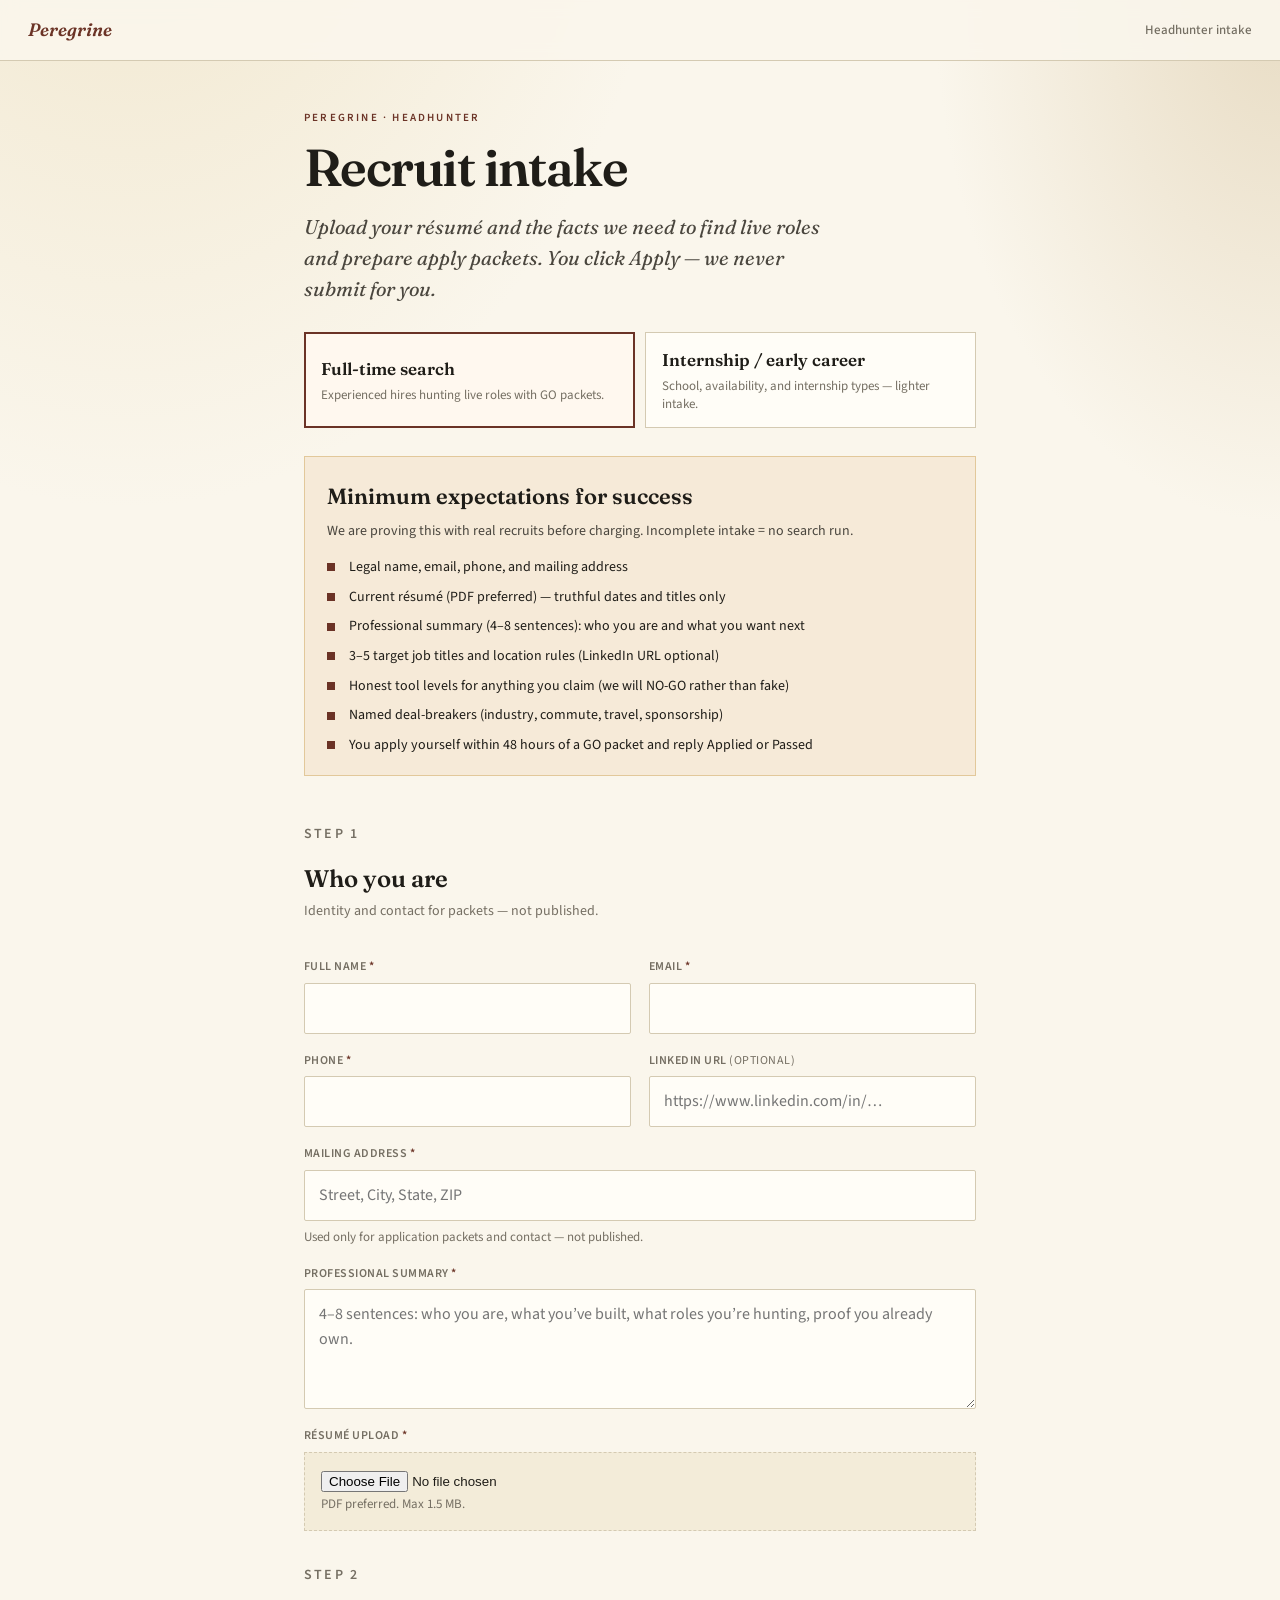
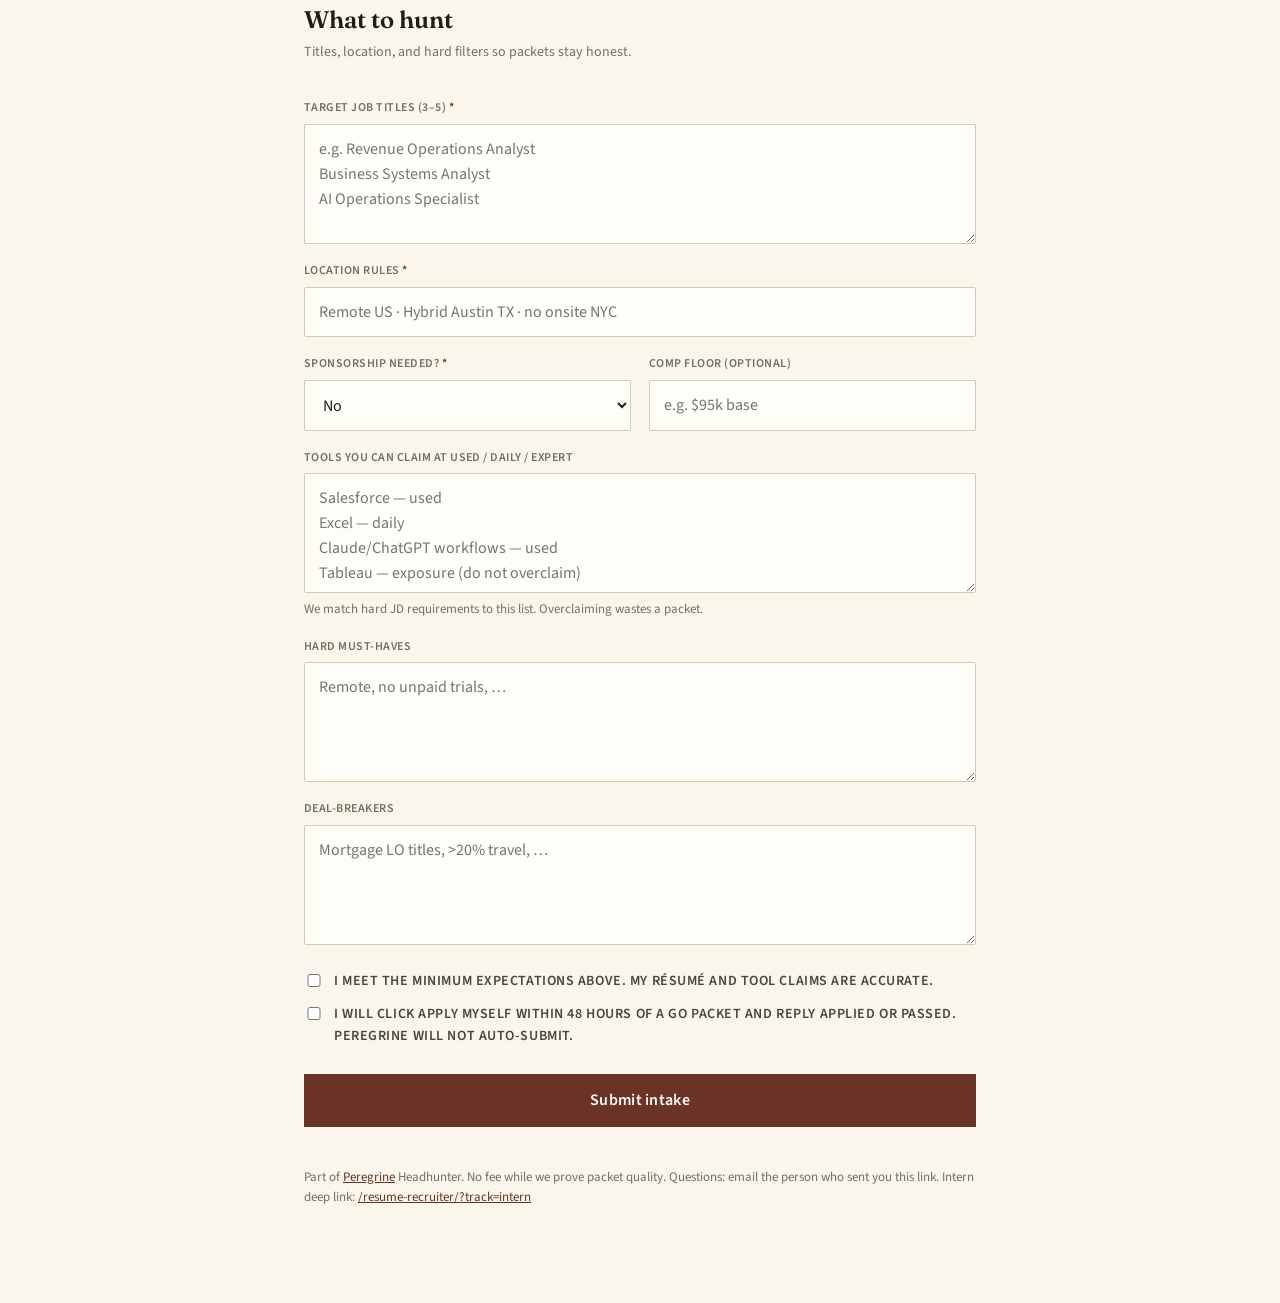
==== resume-recruiter/index.html @ 1a3f7bdb "Initial peregrin3.com site: redirect root, process/pulse showroom pages, dmDickason client pages, re" ====
<!DOCTYPE html>
<html lang="en">
<head>
<script defer src="/config/plausible.js"></script>
<meta charset="UTF-8">
<meta name="viewport" content="width=device-width, initial-scale=1.0">
<link rel="icon" type="image/png" href="/favicon.png">
<meta name="theme-color" content="#343A40">
<meta name="robots" content="noindex, nofollow">
<title>Peregrine Headhunter — Recruit intake</title>
<meta name="description" content="Peregrine Headhunter intake: full-time or internship track — résumé, summary, and minimum expectations for apply-packet success.">
<link rel="preconnect" href="https://fonts.googleapis.com">
<link rel="preconnect" href="https://fonts.gstatic.com" crossorigin>
<link href="https://fonts.googleapis.com/css2?family=Fraunces:opsz,wght@9..144,400;9..144,500;9..144,600;9..144,700&family=Source+Sans+3:wght@400;500;600;700&display=swap" rel="stylesheet">
<style>
  :root {
    --ink: #1f1d18;
    --ink-light: #4a463e;
    --ink-soft: #756f63;
    --paper: #faf6ec;
    --paper-deep: #f3ecd9;
    --accent: #6b3326;
    --line: #d4cab2;
    --ok: #2f5d3a;
    --ok-soft: #e5f0e7;
    --warn: #7a4a12;
    --warn-soft: #f6ead8;
  }
  * { box-sizing: border-box; margin: 0; padding: 0; }
  body {
    font-family: "Source Sans 3", system-ui, sans-serif;
    color: var(--ink);
    background:
      radial-gradient(ellipse 80% 50% at 10% -10%, #efe4c8 0%, transparent 55%),
      radial-gradient(ellipse 60% 40% at 100% 0%, #e8dcc4 0%, transparent 45%),
      var(--paper);
    line-height: 1.55;
    font-size: 16px;
    -webkit-font-smoothing: antialiased;
  }
  .topnav {
    border-bottom: 1px solid var(--line);
    padding: 16px 28px;
    display: flex;
    justify-content: space-between;
    align-items: center;
    background: rgba(250, 246, 236, 0.92);
    backdrop-filter: blur(8px);
    position: sticky;
    top: 0;
    z-index: 5;
  }
  .nav-brand {
    font-family: Fraunces, Georgia, serif;
    font-style: italic;
    font-size: 18px;
    font-weight: 600;
    color: var(--accent);
    text-decoration: none;
  }
  .nav-meta { font-size: 13px; color: var(--ink-soft); font-weight: 500; }
  .wrap { max-width: 720px; margin: 0 auto; padding: 48px 24px 96px; }
  .hero { margin-bottom: 28px; }
  .eyebrow {
    font-size: 11px;
    letter-spacing: 0.2em;
    text-transform: uppercase;
    color: var(--accent);
    font-weight: 600;
    margin-bottom: 14px;
  }
  h1 {
    font-family: Fraunces, Georgia, serif;
    font-weight: 600;
    font-size: clamp(36px, 6vw, 52px);
    line-height: 1.05;
    letter-spacing: -0.03em;
    margin-bottom: 16px;
  }
  .deck {
    font-family: Fraunces, Georgia, serif;
    font-style: italic;
    font-size: 20px;
    color: var(--ink-light);
    max-width: 40ch;
  }
  .track-chooser {
    display: grid;
    grid-template-columns: 1fr 1fr;
    gap: 10px;
    margin: 28px 0 8px;
  }
  @media (max-width: 560px) { .track-chooser { grid-template-columns: 1fr; } }
  .track-btn {
    appearance: none;
    border: 1px solid var(--line);
    background: #fffdf7;
    color: var(--ink);
    font: inherit;
    text-align: left;
    padding: 14px 16px;
    cursor: pointer;
    transition: border-color 0.15s ease, background 0.15s ease;
  }
  .track-btn:hover { border-color: #b9ad91; }
  .track-btn[aria-pressed="true"] {
    border-color: var(--accent);
    background: #fff8ef;
    box-shadow: inset 0 0 0 1px var(--accent);
  }
  .track-btn strong {
    display: block;
    font-family: Fraunces, Georgia, serif;
    font-size: 17px;
    font-weight: 600;
    margin-bottom: 4px;
  }
  .track-btn span {
    display: block;
    font-size: 13px;
    color: var(--ink-soft);
    line-height: 1.4;
  }
  .proof-line {
    margin: 18px 0 0;
    font-size: 14px;
    color: var(--ink-light);
    padding: 12px 14px;
    background: rgba(255, 253, 247, 0.7);
    border-left: 3px solid var(--accent);
  }
  .track-panel[hidden] { display: none !important; }
  .expectations {
    margin: 28px 0 32px;
    padding: 22px 22px 18px;
    background: var(--warn-soft);
    border: 1px solid #e2c89a;
  }
  .expectations h2 {
    font-family: Fraunces, Georgia, serif;
    font-size: 22px;
    font-weight: 600;
    margin-bottom: 8px;
  }
  .expectations p {
    color: var(--ink-light);
    font-size: 14px;
    margin-bottom: 14px;
  }
  .expectations ul {
    list-style: none;
    display: grid;
    gap: 8px;
  }
  .expectations li {
    font-size: 14px;
    color: var(--ink);
    padding-left: 22px;
    position: relative;
  }
  .expectations li::before {
    content: "";
    position: absolute;
    left: 0;
    top: 0.45em;
    width: 8px;
    height: 8px;
    background: var(--accent);
  }
  .step {
    margin: 8px 0 4px;
    padding-top: 8px;
  }
  .step-label {
    font-size: 11px;
    letter-spacing: 0.16em;
    text-transform: uppercase;
    color: var(--accent);
    font-weight: 600;
    margin-bottom: 6px;
  }
  .step h2 {
    font-family: Fraunces, Georgia, serif;
    font-size: 24px;
    font-weight: 600;
    margin-bottom: 4px;
  }
  .step p {
    font-size: 14px;
    color: var(--ink-soft);
    margin-bottom: 14px;
  }
  form { display: grid; gap: 18px; }
  .field { display: grid; gap: 6px; }
  .row { display: grid; gap: 18px; grid-template-columns: 1fr 1fr; }
  @media (max-width: 640px) { .row { grid-template-columns: 1fr; } }
  label {
    font-size: 12px;
    font-weight: 600;
    letter-spacing: 0.04em;
    text-transform: uppercase;
    color: var(--ink-soft);
  }
  label .req { color: var(--accent); }
  label .opt { color: var(--ink-soft); font-weight: 400; }
  input[type="text"],
  input[type="email"],
  input[type="tel"],
  input[type="url"],
  select,
  textarea {
    width: 100%;
    border: 1px solid var(--line);
    background: #fffdf7;
    color: var(--ink);
    font: inherit;
    padding: 12px 14px;
    border-radius: 2px;
  }
  textarea { min-height: 120px; resize: vertical; }
  input:focus, select:focus, textarea:focus {
    outline: 2px solid rgba(107, 51, 38, 0.35);
    border-color: var(--accent);
  }
  .hint { font-size: 13px; color: var(--ink-soft); }
  .file-box {
    border: 1px dashed var(--line);
    background: var(--paper-deep);
    padding: 16px;
  }
  .checks { display: grid; gap: 12px; margin-top: 8px; }
  .check {
    display: grid;
    grid-template-columns: 20px 1fr;
    gap: 10px;
    align-items: start;
    font-size: 14px;
    color: var(--ink-light);
  }
  .check input { margin-top: 3px; }
  .hp { position: absolute; left: -9999px; opacity: 0; height: 0; width: 0; overflow: hidden; }
  button[type="submit"] {
    margin-top: 8px;
    border: none;
    background: var(--accent);
    color: #fffaf2;
    font: inherit;
    font-weight: 600;
    padding: 14px 22px;
    cursor: pointer;
    letter-spacing: 0.02em;
  }
  button[type="submit"]:disabled {
    opacity: 0.55;
    cursor: not-allowed;
  }
  .status {
    margin-top: 18px;
    padding: 14px 16px;
    font-size: 14px;
    display: none;
  }
  .status.show { display: block; }
  .status.ok { background: var(--ok-soft); color: var(--ok); border: 1px solid #b9d4bf; }
  .status.err { background: #f7e4e0; color: #7a2e22; border: 1px solid #e0b7ae; }
  .foot {
    margin-top: 40px;
    font-size: 13px;
    color: var(--ink-soft);
  }
  .foot a { color: var(--accent); }
</style>
</head>
<body>
  <header class="topnav">
    <a class="nav-brand" href="/">Peregrine</a>
    <span class="nav-meta" id="nav-meta">Headhunter intake</span>
  </header>

  <main class="wrap">
    <section class="hero">
      <p class="eyebrow">Peregrine · Headhunter</p>
      <h1 id="hero-title">Recruit intake</h1>
      <p class="deck" id="hero-deck">Upload your résumé and the facts we need to find live roles and prepare apply packets. You click Apply — we never submit for you.</p>

      <div class="track-chooser" role="group" aria-label="Search track">
        <button type="button" class="track-btn" id="track-fulltime" data-track="fulltime" aria-pressed="true">
          <strong>Full-time search</strong>
          <span>Experienced hires hunting live roles with GO packets.</span>
        </button>
        <button type="button" class="track-btn" id="track-intern" data-track="intern" aria-pressed="false">
          <strong>Internship / early career</strong>
          <span>School, availability, and internship types — lighter intake.</span>
        </button>
      </div>
      <p class="proof-line track-panel" data-track="intern" hidden id="proof-line">
        Good enough to start: résumé or project link, school, and when you can work. You do not need a full career story.
      </p>
    </section>

    <aside class="expectations track-panel" data-track="fulltime" aria-labelledby="min-title-ft">
      <h2 id="min-title-ft">Minimum expectations for success</h2>
      <p>We are proving this with real recruits before charging. Incomplete intake = no search run.</p>
      <ul>
        <li>Legal name, email, phone, and mailing address</li>
        <li>Current résumé (PDF preferred) — truthful dates and titles only</li>
        <li>Professional summary (4–8 sentences): who you are and what you want next</li>
        <li>3–5 target job titles and location rules (LinkedIn URL optional)</li>
        <li>Honest tool levels for anything you claim (we will NO-GO rather than fake)</li>
        <li>Named deal-breakers (industry, commute, travel, sponsorship)</li>
        <li>You apply yourself within 48 hours of a GO packet and reply Applied or Passed</li>
      </ul>
    </aside>

    <aside class="expectations track-panel" data-track="intern" hidden aria-labelledby="min-title-in">
      <h2 id="min-title-in">Minimum expectations for interns</h2>
      <p>Incomplete intake = no search run. Projects and coursework count as proof when work history is thin.</p>
      <ul>
        <li>Legal name, email, phone, and mailing address</li>
        <li>School / program and expected graduation date</li>
        <li>Résumé (PDF preferred) — or a real project / portfolio link if the résumé is light</li>
        <li>Short note (3–5 sentences): why this internship and what you can do now</li>
        <li>Availability window (term + hours) and pay rules (stipend / unpaid OK?)</li>
        <li>Target functions + location rules; honest skill levels (coursework vs used vs daily)</li>
        <li>You apply yourself within 48 hours of a GO packet and reply Applied or Passed</li>
      </ul>
    </aside>

    <form id="recruit-form" novalidate>
      <input type="hidden" id="track" name="track" value="fulltime">

      <div class="step">
        <p class="step-label">Step 1</p>
        <h2 id="step1-title">Who you are</h2>
        <p id="step1-deck">Identity and contact for packets — not published.</p>
      </div>

      <div class="row">
        <div class="field">
          <label for="fullName">Full name <span class="req">*</span></label>
          <input id="fullName" name="fullName" type="text" required autocomplete="name">
        </div>
        <div class="field">
          <label for="email">Email <span class="req">*</span></label>
          <input id="email" name="email" type="email" required autocomplete="email">
        </div>
      </div>

      <div class="row">
        <div class="field">
          <label for="phone">Phone <span class="req">*</span></label>
          <input id="phone" name="phone" type="tel" required autocomplete="tel">
        </div>
        <div class="field">
          <label for="linkedin">LinkedIn URL <span class="opt">(optional)</span></label>
          <input id="linkedin" name="linkedin" type="url" placeholder="https://www.linkedin.com/in/…">
        </div>
      </div>

      <div class="field">
        <label for="address">Mailing address <span class="req">*</span></label>
        <input id="address" name="address" type="text" required autocomplete="street-address" placeholder="Street, City, State, ZIP">
        <p class="hint">Used only for application packets and contact — not published.</p>
      </div>

      <div class="track-panel" data-track="intern" hidden>
        <div class="row">
          <div class="field">
            <label for="school">School <span class="req">*</span></label>
            <input id="school" name="school" type="text" placeholder="University / college name">
          </div>
          <div class="field">
            <label for="program">Program / major <span class="req">*</span></label>
            <input id="program" name="program" type="text" placeholder="e.g. Information Systems">
          </div>
        </div>
        <div class="row" style="margin-top:18px">
          <div class="field">
            <label for="gradDate">Expected graduation <span class="req">*</span></label>
            <input id="gradDate" name="gradDate" type="text" placeholder="e.g. May 2027">
          </div>
          <div class="field">
            <label for="portfolioUrl">Portfolio / GitHub <span class="opt">(optional)</span></label>
            <input id="portfolioUrl" name="portfolioUrl" type="url" placeholder="https://…">
          </div>
        </div>
      </div>

      <div class="field">
        <label for="summary" id="summary-label">Professional summary <span class="req">*</span></label>
        <textarea id="summary" name="summary" required minlength="80" placeholder="4–8 sentences: who you are, what you’ve built, what roles you’re hunting, proof you already own."></textarea>
      </div>

      <div class="field">
        <label for="resume">Résumé upload <span class="req">*</span></label>
        <div class="file-box">
          <input id="resume" name="resume" type="file" accept=".pdf,.doc,.docx,application/pdf,application/msword,application/vnd.openxmlformats-officedocument.wordprocessingml.document" required>
          <p class="hint" id="resume-hint">PDF preferred. Max 1.5 MB.</p>
        </div>
      </div>

      <div class="step">
        <p class="step-label">Step 2</p>
        <h2 id="step2-title">What to hunt</h2>
        <p id="step2-deck">Titles, location, and hard filters so packets stay honest.</p>
      </div>

      <div class="field">
        <label for="targetTitles" id="titles-label">Target job titles (3–5) <span class="req">*</span></label>
        <textarea id="targetTitles" name="targetTitles" required placeholder="e.g. Revenue Operations Analyst&#10;Business Systems Analyst&#10;AI Operations Specialist"></textarea>
      </div>

      <div class="field">
        <label for="locationRules">Location rules <span class="req">*</span></label>
        <input id="locationRules" name="locationRules" type="text" required placeholder="Remote US · Hybrid Austin TX · no onsite NYC">
      </div>

      <div class="track-panel" data-track="intern" hidden>
        <div class="row">
          <div class="field">
            <label for="availability">Availability window <span class="req">*</span></label>
            <input id="availability" name="availability" type="text" placeholder="Summer 2026 · full-time · or Fall · 15 hrs/week">
          </div>
          <div class="field">
            <label for="payRules">Pay rules <span class="req">*</span></label>
            <select id="payRules" name="payRules">
              <option value="">Select…</option>
              <option value="paid_only">Paid / stipend only</option>
              <option value="stipend_or_unpaid">Stipend or unpaid OK</option>
              <option value="unpaid_ok">Unpaid OK (credit / experience)</option>
            </select>
          </div>
        </div>
        <div class="field" style="margin-top:18px">
          <label for="courseworkProof">Coursework / projects as proof <span class="opt">(optional)</span></label>
          <textarea id="courseworkProof" name="courseworkProof" placeholder="Class projects, labs, club work, or shipped school work we can cite honestly."></textarea>
        </div>
      </div>

      <div class="row">
        <div class="field">
          <label for="sponsorshipNeeded" id="sponsor-label">Sponsorship needed? <span class="req">*</span></label>
          <select id="sponsorshipNeeded" name="sponsorshipNeeded" required>
            <option value="no">No</option>
            <option value="yes">Yes</option>
          </select>
          <p class="hint track-panel" data-track="intern" hidden>Include CPT / OPT / visa needs in deal-breakers if relevant.</p>
        </div>
        <div class="field track-panel" data-track="fulltime">
          <label for="compFloor">Comp floor (optional)</label>
          <input id="compFloor" name="compFloor" type="text" placeholder="e.g. $95k base">
        </div>
      </div>

      <div class="field">
        <label for="toolsClaimed" id="tools-label">Tools you can claim at used / daily / expert</label>
        <textarea id="toolsClaimed" name="toolsClaimed" placeholder="Salesforce — used&#10;Excel — daily&#10;Claude/ChatGPT workflows — used&#10;Tableau — exposure (do not overclaim)"></textarea>
        <p class="hint" id="tools-hint">We match hard JD requirements to this list. Overclaiming wastes a packet.</p>
      </div>

      <div class="field">
        <label for="mustHaves">Hard must-haves</label>
        <textarea id="mustHaves" name="mustHaves" placeholder="Remote, no unpaid trials, …"></textarea>
      </div>

      <div class="field">
        <label for="dealBreakers">Deal-breakers</label>
        <textarea id="dealBreakers" name="dealBreakers" placeholder="Mortgage LO titles, &gt;20% travel, …"></textarea>
      </div>

      <div class="hp" aria-hidden="true">
        <label for="company_website">Company website</label>
        <input id="company_website" name="company_website" type="text" tabindex="-1" autocomplete="off">
      </div>

      <div class="checks">
        <label class="check">
          <input id="acceptMinimums" name="acceptMinimums" type="checkbox" required>
          <span id="check-minimums">I meet the minimum expectations above. My résumé and tool claims are accurate.</span>
        </label>
        <label class="check">
          <input id="acceptApplyCommitment" name="acceptApplyCommitment" type="checkbox" required>
          <span>I will click Apply myself within 48 hours of a GO packet and reply Applied or Passed. Peregrine will not auto-submit.</span>
        </label>
      </div>

      <button type="submit" id="submit-btn">Submit intake</button>
      <div id="status" class="status" role="status" aria-live="polite"></div>
    </form>

    <p class="foot">
      Part of <a href="/">Peregrine</a> Headhunter. No fee while we prove packet quality.
      Questions: email the person who sent you this link.
      Intern deep link: <a href="/resume-recruiter/?track=intern">/resume-recruiter/?track=intern</a>
    </p>
  </main>

  <script src="/resume-recruiter/recruit.js"></script>
</body>
</html>
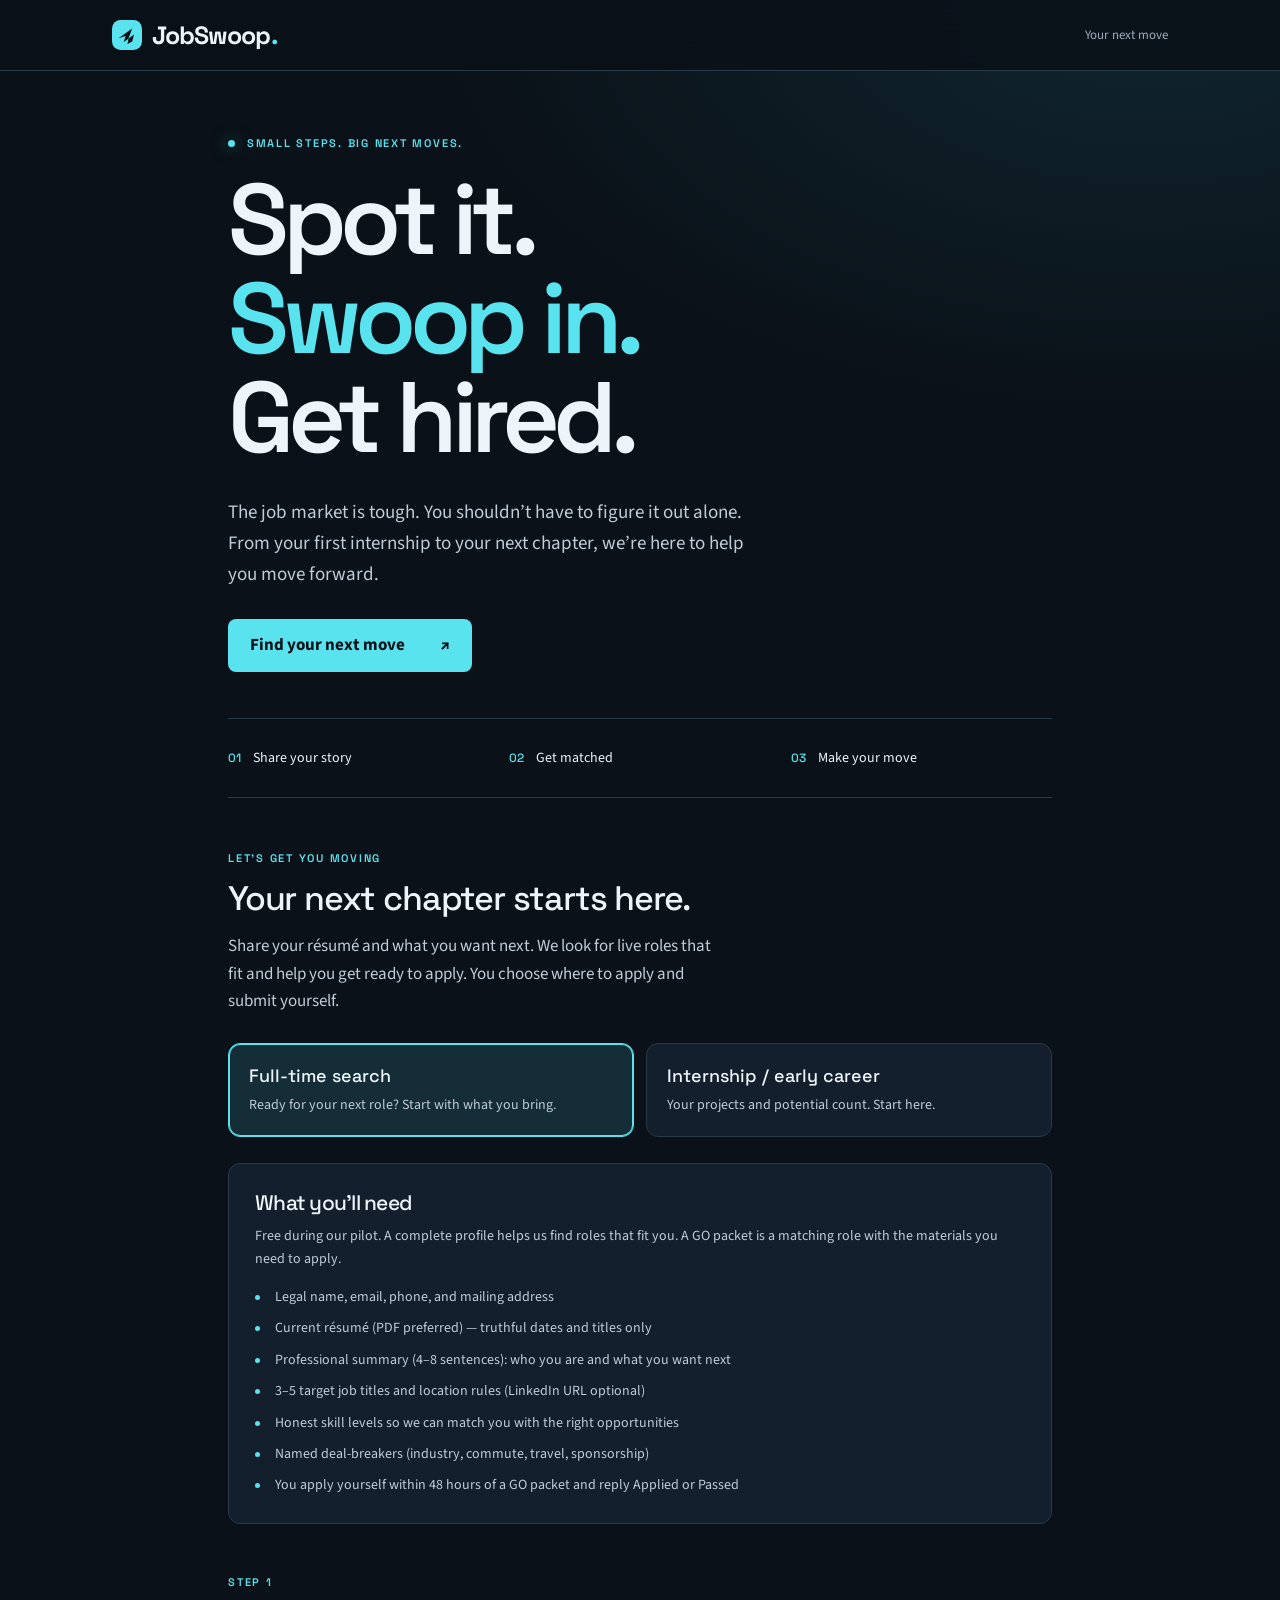
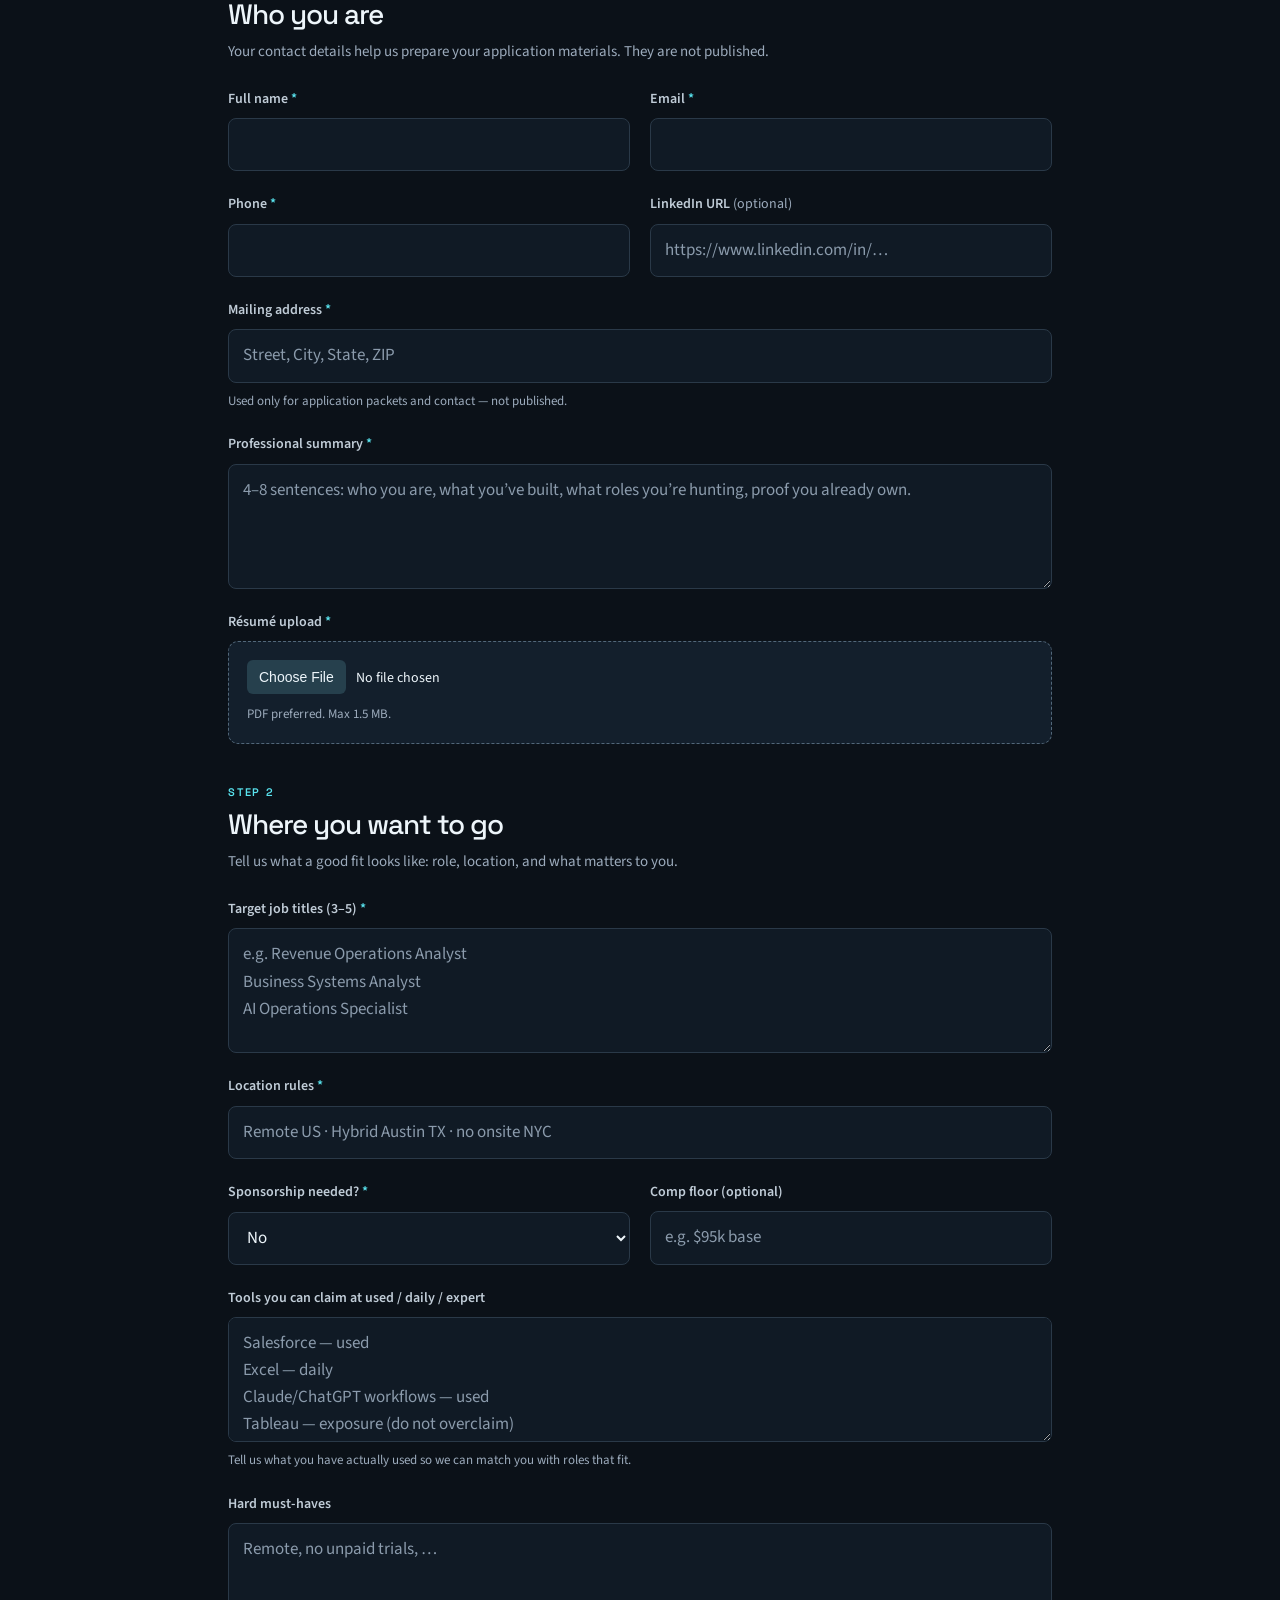
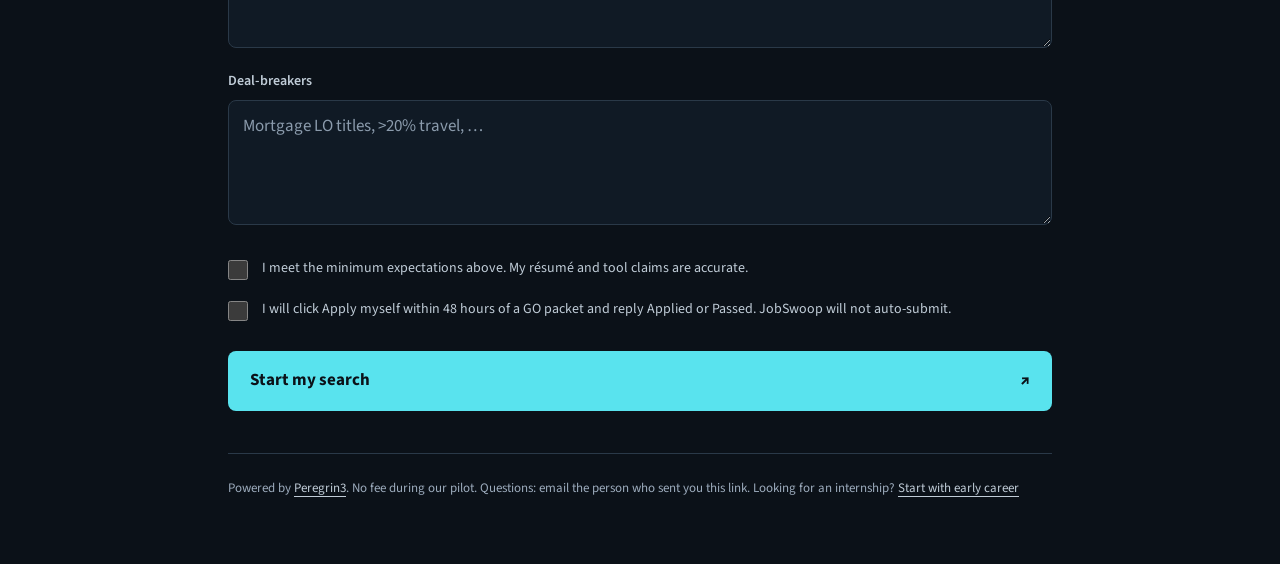
==== commit 6a482141: "Rebrand recruit intake as JobSwoop and preserve legacy links" ====
--- a/resume-recruiter/index.html
+++ b/resume-recruiter/index.html
@@ -1,500 +1,2 @@
 <!DOCTYPE html>
-<html lang="en">
-<head>
-<script defer src="/config/plausible.js"></script>
-<meta charset="UTF-8">
-<meta name="viewport" content="width=device-width, initial-scale=1.0">
-<link rel="icon" type="image/png" href="/favicon.png">
-<meta name="theme-color" content="#343A40">
-<meta name="robots" content="noindex, nofollow">
-<title>Peregrine Headhunter — Recruit intake</title>
-<meta name="description" content="Peregrine Headhunter intake: full-time or internship track — résumé, summary, and minimum expectations for apply-packet success.">
-<link rel="preconnect" href="https://fonts.googleapis.com">
-<link rel="preconnect" href="https://fonts.gstatic.com" crossorigin>
-<link href="https://fonts.googleapis.com/css2?family=Fraunces:opsz,wght@9..144,400;9..144,500;9..144,600;9..144,700&family=Source+Sans+3:wght@400;500;600;700&display=swap" rel="stylesheet">
-<style>
-  :root {
-    --ink: #1f1d18;
-    --ink-light: #4a463e;
-    --ink-soft: #756f63;
-    --paper: #faf6ec;
-    --paper-deep: #f3ecd9;
-    --accent: #6b3326;
-    --line: #d4cab2;
-    --ok: #2f5d3a;
-    --ok-soft: #e5f0e7;
-    --warn: #7a4a12;
-    --warn-soft: #f6ead8;
-  }
-  * { box-sizing: border-box; margin: 0; padding: 0; }
-  body {
-    font-family: "Source Sans 3", system-ui, sans-serif;
-    color: var(--ink);
-    background:
-      radial-gradient(ellipse 80% 50% at 10% -10%, #efe4c8 0%, transparent 55%),
-      radial-gradient(ellipse 60% 40% at 100% 0%, #e8dcc4 0%, transparent 45%),
-      var(--paper);
-    line-height: 1.55;
-    font-size: 16px;
-    -webkit-font-smoothing: antialiased;
-  }
-  .topnav {
-    border-bottom: 1px solid var(--line);
-    padding: 16px 28px;
-    display: flex;
-    justify-content: space-between;
-    align-items: center;
-    background: rgba(250, 246, 236, 0.92);
-    backdrop-filter: blur(8px);
-    position: sticky;
-    top: 0;
-    z-index: 5;
-  }
-  .nav-brand {
-    font-family: Fraunces, Georgia, serif;
-    font-style: italic;
-    font-size: 18px;
-    font-weight: 600;
-    color: var(--accent);
-    text-decoration: none;
-  }
-  .nav-meta { font-size: 13px; color: var(--ink-soft); font-weight: 500; }
-  .wrap { max-width: 720px; margin: 0 auto; padding: 48px 24px 96px; }
-  .hero { margin-bottom: 28px; }
-  .eyebrow {
-    font-size: 11px;
-    letter-spacing: 0.2em;
-    text-transform: uppercase;
-    color: var(--accent);
-    font-weight: 600;
-    margin-bottom: 14px;
-  }
-  h1 {
-    font-family: Fraunces, Georgia, serif;
-    font-weight: 600;
-    font-size: clamp(36px, 6vw, 52px);
-    line-height: 1.05;
-    letter-spacing: -0.03em;
-    margin-bottom: 16px;
-  }
-  .deck {
-    font-family: Fraunces, Georgia, serif;
-    font-style: italic;
-    font-size: 20px;
-    color: var(--ink-light);
-    max-width: 40ch;
-  }
-  .track-chooser {
-    display: grid;
-    grid-template-columns: 1fr 1fr;
-    gap: 10px;
-    margin: 28px 0 8px;
-  }
-  @media (max-width: 560px) { .track-chooser { grid-template-columns: 1fr; } }
-  .track-btn {
-    appearance: none;
-    border: 1px solid var(--line);
-    background: #fffdf7;
-    color: var(--ink);
-    font: inherit;
-    text-align: left;
-    padding: 14px 16px;
-    cursor: pointer;
-    transition: border-color 0.15s ease, background 0.15s ease;
-  }
-  .track-btn:hover { border-color: #b9ad91; }
-  .track-btn[aria-pressed="true"] {
-    border-color: var(--accent);
-    background: #fff8ef;
-    box-shadow: inset 0 0 0 1px var(--accent);
-  }
-  .track-btn strong {
-    display: block;
-    font-family: Fraunces, Georgia, serif;
-    font-size: 17px;
-    font-weight: 600;
-    margin-bottom: 4px;
-  }
-  .track-btn span {
-    display: block;
-    font-size: 13px;
-    color: var(--ink-soft);
-    line-height: 1.4;
-  }
-  .proof-line {
-    margin: 18px 0 0;
-    font-size: 14px;
-    color: var(--ink-light);
-    padding: 12px 14px;
-    background: rgba(255, 253, 247, 0.7);
-    border-left: 3px solid var(--accent);
-  }
-  .track-panel[hidden] { display: none !important; }
-  .expectations {
-    margin: 28px 0 32px;
-    padding: 22px 22px 18px;
-    background: var(--warn-soft);
-    border: 1px solid #e2c89a;
-  }
-  .expectations h2 {
-    font-family: Fraunces, Georgia, serif;
-    font-size: 22px;
-    font-weight: 600;
-    margin-bottom: 8px;
-  }
-  .expectations p {
-    color: var(--ink-light);
-    font-size: 14px;
-    margin-bottom: 14px;
-  }
-  .expectations ul {
-    list-style: none;
-    display: grid;
-    gap: 8px;
-  }
-  .expectations li {
-    font-size: 14px;
-    color: var(--ink);
-    padding-left: 22px;
-    position: relative;
-  }
-  .expectations li::before {
-    content: "";
-    position: absolute;
-    left: 0;
-    top: 0.45em;
-    width: 8px;
-    height: 8px;
-    background: var(--accent);
-  }
-  .step {
-    margin: 8px 0 4px;
-    padding-top: 8px;
-  }
-  .step-label {
-    font-size: 11px;
-    letter-spacing: 0.16em;
-    text-transform: uppercase;
-    color: var(--accent);
-    font-weight: 600;
-    margin-bottom: 6px;
-  }
-  .step h2 {
-    font-family: Fraunces, Georgia, serif;
-    font-size: 24px;
-    font-weight: 600;
-    margin-bottom: 4px;
-  }
-  .step p {
-    font-size: 14px;
-    color: var(--ink-soft);
-    margin-bottom: 14px;
-  }
-  form { display: grid; gap: 18px; }
-  .field { display: grid; gap: 6px; }
-  .row { display: grid; gap: 18px; grid-template-columns: 1fr 1fr; }
-  @media (max-width: 640px) { .row { grid-template-columns: 1fr; } }
-  label {
-    font-size: 12px;
-    font-weight: 600;
-    letter-spacing: 0.04em;
-    text-transform: uppercase;
-    color: var(--ink-soft);
-  }
-  label .req { color: var(--accent); }
-  label .opt { color: var(--ink-soft); font-weight: 400; }
-  input[type="text"],
-  input[type="email"],
-  input[type="tel"],
-  input[type="url"],
-  select,
-  textarea {
-    width: 100%;
-    border: 1px solid var(--line);
-    background: #fffdf7;
-    color: var(--ink);
-    font: inherit;
-    padding: 12px 14px;
-    border-radius: 2px;
-  }
-  textarea { min-height: 120px; resize: vertical; }
-  input:focus, select:focus, textarea:focus {
-    outline: 2px solid rgba(107, 51, 38, 0.35);
-    border-color: var(--accent);
-  }
-  .hint { font-size: 13px; color: var(--ink-soft); }
-  .file-box {
-    border: 1px dashed var(--line);
-    background: var(--paper-deep);
-    padding: 16px;
-  }
-  .checks { display: grid; gap: 12px; margin-top: 8px; }
-  .check {
-    display: grid;
-    grid-template-columns: 20px 1fr;
-    gap: 10px;
-    align-items: start;
-    font-size: 14px;
-    color: var(--ink-light);
-  }
-  .check input { margin-top: 3px; }
-  .hp { position: absolute; left: -9999px; opacity: 0; height: 0; width: 0; overflow: hidden; }
-  button[type="submit"] {
-    margin-top: 8px;
-    border: none;
-    background: var(--accent);
-    color: #fffaf2;
-    font: inherit;
-    font-weight: 600;
-    padding: 14px 22px;
-    cursor: pointer;
-    letter-spacing: 0.02em;
-  }
-  button[type="submit"]:disabled {
-    opacity: 0.55;
-    cursor: not-allowed;
-  }
-  .status {
-    margin-top: 18px;
-    padding: 14px 16px;
-    font-size: 14px;
-    display: none;
-  }
-  .status.show { display: block; }
-  .status.ok { background: var(--ok-soft); color: var(--ok); border: 1px solid #b9d4bf; }
-  .status.err { background: #f7e4e0; color: #7a2e22; border: 1px solid #e0b7ae; }
-  .foot {
-    margin-top: 40px;
-    font-size: 13px;
-    color: var(--ink-soft);
-  }
-  .foot a { color: var(--accent); }
-</style>
-</head>
-<body>
-  <header class="topnav">
-    <a class="nav-brand" href="/">Peregrine</a>
-    <span class="nav-meta" id="nav-meta">Headhunter intake</span>
-  </header>
-
-  <main class="wrap">
-    <section class="hero">
-      <p class="eyebrow">Peregrine · Headhunter</p>
-      <h1 id="hero-title">Recruit intake</h1>
-      <p class="deck" id="hero-deck">Upload your résumé and the facts we need to find live roles and prepare apply packets. You click Apply — we never submit for you.</p>
-
-      <div class="track-chooser" role="group" aria-label="Search track">
-        <button type="button" class="track-btn" id="track-fulltime" data-track="fulltime" aria-pressed="true">
-          <strong>Full-time search</strong>
-          <span>Experienced hires hunting live roles with GO packets.</span>
-        </button>
-        <button type="button" class="track-btn" id="track-intern" data-track="intern" aria-pressed="false">
-          <strong>Internship / early career</strong>
-          <span>School, availability, and internship types — lighter intake.</span>
-        </button>
-      </div>
-      <p class="proof-line track-panel" data-track="intern" hidden id="proof-line">
-        Good enough to start: résumé or project link, school, and when you can work. You do not need a full career story.
-      </p>
-    </section>
-
-    <aside class="expectations track-panel" data-track="fulltime" aria-labelledby="min-title-ft">
-      <h2 id="min-title-ft">Minimum expectations for success</h2>
-      <p>We are proving this with real recruits before charging. Incomplete intake = no search run.</p>
-      <ul>
-        <li>Legal name, email, phone, and mailing address</li>
-        <li>Current résumé (PDF preferred) — truthful dates and titles only</li>
-        <li>Professional summary (4–8 sentences): who you are and what you want next</li>
-        <li>3–5 target job titles and location rules (LinkedIn URL optional)</li>
-        <li>Honest tool levels for anything you claim (we will NO-GO rather than fake)</li>
-        <li>Named deal-breakers (industry, commute, travel, sponsorship)</li>
-        <li>You apply yourself within 48 hours of a GO packet and reply Applied or Passed</li>
-      </ul>
-    </aside>
-
-    <aside class="expectations track-panel" data-track="intern" hidden aria-labelledby="min-title-in">
-      <h2 id="min-title-in">Minimum expectations for interns</h2>
-      <p>Incomplete intake = no search run. Projects and coursework count as proof when work history is thin.</p>
-      <ul>
-        <li>Legal name, email, phone, and mailing address</li>
-        <li>School / program and expected graduation date</li>
-        <li>Résumé (PDF preferred) — or a real project / portfolio link if the résumé is light</li>
-        <li>Short note (3–5 sentences): why this internship and what you can do now</li>
-        <li>Availability window (term + hours) and pay rules (stipend / unpaid OK?)</li>
-        <li>Target functions + location rules; honest skill levels (coursework vs used vs daily)</li>
-        <li>You apply yourself within 48 hours of a GO packet and reply Applied or Passed</li>
-      </ul>
-    </aside>
-
-    <form id="recruit-form" novalidate>
-      <input type="hidden" id="track" name="track" value="fulltime">
-
-      <div class="step">
-        <p class="step-label">Step 1</p>
-        <h2 id="step1-title">Who you are</h2>
-        <p id="step1-deck">Identity and contact for packets — not published.</p>
-      </div>
-
-      <div class="row">
-        <div class="field">
-          <label for="fullName">Full name <span class="req">*</span></label>
-          <input id="fullName" name="fullName" type="text" required autocomplete="name">
-        </div>
-        <div class="field">
-          <label for="email">Email <span class="req">*</span></label>
-          <input id="email" name="email" type="email" required autocomplete="email">
-        </div>
-      </div>
-
-      <div class="row">
-        <div class="field">
-          <label for="phone">Phone <span class="req">*</span></label>
-          <input id="phone" name="phone" type="tel" required autocomplete="tel">
-        </div>
-        <div class="field">
-          <label for="linkedin">LinkedIn URL <span class="opt">(optional)</span></label>
-          <input id="linkedin" name="linkedin" type="url" placeholder="https://www.linkedin.com/in/…">
-        </div>
-      </div>
-
-      <div class="field">
-        <label for="address">Mailing address <span class="req">*</span></label>
-        <input id="address" name="address" type="text" required autocomplete="street-address" placeholder="Street, City, State, ZIP">
-        <p class="hint">Used only for application packets and contact — not published.</p>
-      </div>
-
-      <div class="track-panel" data-track="intern" hidden>
-        <div class="row">
-          <div class="field">
-            <label for="school">School <span class="req">*</span></label>
-            <input id="school" name="school" type="text" placeholder="University / college name">
-          </div>
-          <div class="field">
-            <label for="program">Program / major <span class="req">*</span></label>
-            <input id="program" name="program" type="text" placeholder="e.g. Information Systems">
-          </div>
-        </div>
-        <div class="row" style="margin-top:18px">
-          <div class="field">
-            <label for="gradDate">Expected graduation <span class="req">*</span></label>
-            <input id="gradDate" name="gradDate" type="text" placeholder="e.g. May 2027">
-          </div>
-          <div class="field">
-            <label for="portfolioUrl">Portfolio / GitHub <span class="opt">(optional)</span></label>
-            <input id="portfolioUrl" name="portfolioUrl" type="url" placeholder="https://…">
-          </div>
-        </div>
-      </div>
-
-      <div class="field">
-        <label for="summary" id="summary-label">Professional summary <span class="req">*</span></label>
-        <textarea id="summary" name="summary" required minlength="80" placeholder="4–8 sentences: who you are, what you’ve built, what roles you’re hunting, proof you already own."></textarea>
-      </div>
-
-      <div class="field">
-        <label for="resume">Résumé upload <span class="req">*</span></label>
-        <div class="file-box">
-          <input id="resume" name="resume" type="file" accept=".pdf,.doc,.docx,application/pdf,application/msword,application/vnd.openxmlformats-officedocument.wordprocessingml.document" required>
-          <p class="hint" id="resume-hint">PDF preferred. Max 1.5 MB.</p>
-        </div>
-      </div>
-
-      <div class="step">
-        <p class="step-label">Step 2</p>
-        <h2 id="step2-title">What to hunt</h2>
-        <p id="step2-deck">Titles, location, and hard filters so packets stay honest.</p>
-      </div>
-
-      <div class="field">
-        <label for="targetTitles" id="titles-label">Target job titles (3–5) <span class="req">*</span></label>
-        <textarea id="targetTitles" name="targetTitles" required placeholder="e.g. Revenue Operations Analyst&#10;Business Systems Analyst&#10;AI Operations Specialist"></textarea>
-      </div>
-
-      <div class="field">
-        <label for="locationRules">Location rules <span class="req">*</span></label>
-        <input id="locationRules" name="locationRules" type="text" required placeholder="Remote US · Hybrid Austin TX · no onsite NYC">
-      </div>
-
-      <div class="track-panel" data-track="intern" hidden>
-        <div class="row">
-          <div class="field">
-            <label for="availability">Availability window <span class="req">*</span></label>
-            <input id="availability" name="availability" type="text" placeholder="Summer 2026 · full-time · or Fall · 15 hrs/week">
-          </div>
-          <div class="field">
-            <label for="payRules">Pay rules <span class="req">*</span></label>
-            <select id="payRules" name="payRules">
-              <option value="">Select…</option>
-              <option value="paid_only">Paid / stipend only</option>
-              <option value="stipend_or_unpaid">Stipend or unpaid OK</option>
-              <option value="unpaid_ok">Unpaid OK (credit / experience)</option>
-            </select>
-          </div>
-        </div>
-        <div class="field" style="margin-top:18px">
-          <label for="courseworkProof">Coursework / projects as proof <span class="opt">(optional)</span></label>
-          <textarea id="courseworkProof" name="courseworkProof" placeholder="Class projects, labs, club work, or shipped school work we can cite honestly."></textarea>
-        </div>
-      </div>
-
-      <div class="row">
-        <div class="field">
-          <label for="sponsorshipNeeded" id="sponsor-label">Sponsorship needed? <span class="req">*</span></label>
-          <select id="sponsorshipNeeded" name="sponsorshipNeeded" required>
-            <option value="no">No</option>
-            <option value="yes">Yes</option>
-          </select>
-          <p class="hint track-panel" data-track="intern" hidden>Include CPT / OPT / visa needs in deal-breakers if relevant.</p>
-        </div>
-        <div class="field track-panel" data-track="fulltime">
-          <label for="compFloor">Comp floor (optional)</label>
-          <input id="compFloor" name="compFloor" type="text" placeholder="e.g. $95k base">
-        </div>
-      </div>
-
-      <div class="field">
-        <label for="toolsClaimed" id="tools-label">Tools you can claim at used / daily / expert</label>
-        <textarea id="toolsClaimed" name="toolsClaimed" placeholder="Salesforce — used&#10;Excel — daily&#10;Claude/ChatGPT workflows — used&#10;Tableau — exposure (do not overclaim)"></textarea>
-        <p class="hint" id="tools-hint">We match hard JD requirements to this list. Overclaiming wastes a packet.</p>
-      </div>
-
-      <div class="field">
-        <label for="mustHaves">Hard must-haves</label>
-        <textarea id="mustHaves" name="mustHaves" placeholder="Remote, no unpaid trials, …"></textarea>
-      </div>
-
-      <div class="field">
-        <label for="dealBreakers">Deal-breakers</label>
-        <textarea id="dealBreakers" name="dealBreakers" placeholder="Mortgage LO titles, &gt;20% travel, …"></textarea>
-      </div>
-
-      <div class="hp" aria-hidden="true">
-        <label for="company_website">Company website</label>
-        <input id="company_website" name="company_website" type="text" tabindex="-1" autocomplete="off">
-      </div>
-
-      <div class="checks">
-        <label class="check">
-          <input id="acceptMinimums" name="acceptMinimums" type="checkbox" required>
-          <span id="check-minimums">I meet the minimum expectations above. My résumé and tool claims are accurate.</span>
-        </label>
-        <label class="check">
-          <input id="acceptApplyCommitment" name="acceptApplyCommitment" type="checkbox" required>
-          <span>I will click Apply myself within 48 hours of a GO packet and reply Applied or Passed. Peregrine will not auto-submit.</span>
-        </label>
-      </div>
-
-      <button type="submit" id="submit-btn">Submit intake</button>
-      <div id="status" class="status" role="status" aria-live="polite"></div>
-    </form>
-
-    <p class="foot">
-      Part of <a href="/">Peregrine</a> Headhunter. No fee while we prove packet quality.
-      Questions: email the person who sent you this link.
-      Intern deep link: <a href="/resume-recruiter/?track=intern">/resume-recruiter/?track=intern</a>
-    </p>
-  </main>
-
-  <script src="/resume-recruiter/recruit.js"></script>
-</body>
-</html>
+<html lang="en"><head><meta charset="utf-8"><meta name="viewport" content="width=device-width, initial-scale=1"><title>We’ve moved — JobSwoop</title><meta name="robots" content="noindex, follow"><link rel="canonical" href="https://peregrin3.com/jobswoop/"><script>window.location.replace("/jobswoop/" + window.location.search + window.location.hash);</script><link rel="stylesheet" href="/jobswoop/style.css"></head><body><main class="wrap"><h1>Meet JobSwoop.</h1><p>Our name is new. Your next move still matters.</p><p><a id="continue" href="/jobswoop/">Continue to JobSwoop →</a></p><script>document.getElementById('continue').href += window.location.search + window.location.hash;</script><noscript><p>JavaScript is needed to use the intake form. Enable it to continue automatically.</p></noscript></main></body></html>
--- a/jobswoop/style.css
+++ b/jobswoop/style.css
@@ -0,0 +1,4 @@
+:root{color-scheme:dark;--ink:#edf5fa;--ink-light:#c0ccd7;--ink-soft:#9cabbc;--paper:#0b1118;--paper-deep:#131f2c;--accent:#59e3ee;--line:#2a3948;--ok:#b4efce;--ok-soft:#142c25;--display:"Space Grotesk",system-ui,sans-serif}
+*{box-sizing:border-box;margin:0;padding:0}html{scroll-behavior:smooth;scroll-padding-top:100px}body{font:17px/1.6 "Source Sans 3",system-ui,sans-serif;color:var(--ink);background:radial-gradient(ellipse 75% 550px at 90% 0,rgba(37,147,165,.16),transparent 75%),var(--paper);-webkit-font-smoothing:antialiased;min-height:100vh}a{color:var(--accent);text-underline-offset:4px}button,input,textarea,select{font:inherit}button,a,input,textarea,select{-webkit-tap-highlight-color:transparent}button,a{touch-action:manipulation}a:focus-visible,button:focus-visible,input:focus-visible,textarea:focus-visible,select:focus-visible{outline:3px solid var(--accent);outline-offset:4px}::selection{background:var(--accent);color:var(--paper)}
+.topnav{padding:20px max(24px,calc((100vw - 1056px)/2));display:flex;justify-content:space-between;align-items:center;gap:16px;border-bottom:1px solid var(--line);background:rgba(11,17,24,.88);backdrop-filter:blur(16px);position:sticky;top:0;z-index:5}.nav-brand{display:flex;align-items:center;gap:10px;font:700 25px/1 var(--display);letter-spacing:-1px;color:var(--ink);text-decoration:none}.brand-dot{color:var(--accent);margin-left:-9px}.nav-meta{font-size:13px;color:var(--ink-soft)}.wrap{max-width:880px;margin:auto;padding:64px 28px 64px}.hero{margin-bottom:26px}.eyebrow,.step-label{font:600 11px/1.5 var(--display);letter-spacing:.16em;text-transform:uppercase;color:var(--accent);margin-bottom:18px}.status-dot{display:inline-block;width:7px;height:7px;border-radius:50%;margin-right:7px;background:var(--accent);box-shadow:0 0 16px #59e3ee88}h1{font:600 clamp(58px,9vw,100px)/.99 var(--display);letter-spacing:-.065em;margin:0 0 30px}.cyan{color:var(--accent)}.mission{max-width:540px;font-size:19px;line-height:1.65;color:var(--ink-light)}.start-link{display:inline-flex;gap:35px;align-items:center;margin-top:28px;padding:13px 22px;color:var(--paper);background:var(--accent);border-radius:8px;font-weight:700;text-decoration:none;transition:transform .2s,box-shadow .2s}.start-link:hover{transform:translateY(-3px);box-shadow:0 8px 30px #59e3ee25}.how-it-works{display:grid;grid-template-columns:repeat(3,1fr);gap:20px;padding:28px 0;margin-top:46px;border-top:1px solid var(--line);border-bottom:1px solid var(--line);font-size:14px}.how-it-works b{font:500 12px var(--display);color:var(--accent);margin-right:9px}.intake-heading{padding-top:52px}.intake-heading .eyebrow{margin-bottom:12px}h2{font:500 clamp(25px,4vw,34px)/1.2 var(--display);letter-spacing:-.035em}.deck{font-size:17px;color:var(--ink-light);max-width:62ch;margin-top:14px}.track-chooser{display:grid;grid-template-columns:1fr 1fr;gap:12px;margin-top:28px}.track-btn{appearance:none;background:var(--paper-deep);border:1px solid var(--line);color:var(--ink);padding:20px;text-align:left;border-radius:12px;cursor:pointer;transition:background .2s,border-color .2s,transform .2s}.track-btn:hover{transform:translateY(-2px);border-color:var(--accent)}.track-btn[aria-pressed=true]{border-color:var(--accent);background:#142d36;box-shadow:inset 0 0 0 1px var(--accent)}.track-btn strong{display:block;font:500 18px var(--display);margin-bottom:8px}.track-btn span{display:block;font-size:14px;color:var(--ink-light);line-height:1.5}.track-panel[hidden]{display:none!important}.proof-line{margin-top:18px;color:var(--ink-light);font-size:14px;padding:12px 16px;border-left:2px solid var(--accent)}.expectations{margin:26px 0 32px;padding:26px;background:var(--paper-deep);border:1px solid var(--line);border-radius:12px}.expectations h2{font-size:21px;margin-bottom:10px}.expectations p{font-size:14px;color:var(--ink-light);margin-bottom:16px}.expectations ul,.next ul{list-style:none;display:grid;gap:9px}.expectations li,.next li{position:relative;padding-left:20px;color:var(--ink-light);font-size:14px}.expectations li:before,.next li:before{content:"";position:absolute;left:0;top:.65em;width:5px;height:5px;border-radius:50%;background:var(--accent)}form{display:grid;gap:22px}.step{padding-top:18px;margin-bottom:2px}.step-label{margin-bottom:8px}.step h2{font-size:28px;margin-bottom:8px}.step p:not(.step-label){font-size:15px;color:var(--ink-soft)}.field{display:grid;gap:8px;min-width:0}.row{display:grid;gap:20px;grid-template-columns:1fr 1fr}.row>*{min-width:0}label{font-size:14px;font-weight:600;color:var(--ink-light)}label .req{color:var(--accent)}label .opt{font-weight:400;color:var(--ink-soft)}input[type=text],input[type=email],input[type=tel],input[type=url],select,textarea{width:100%;min-height:49px;border:1px solid var(--line);background:#101a25;color:var(--ink);padding:12px 14px;border-radius:8px;transition:border-color .2s}input::placeholder,textarea::placeholder{color:#8b9bac;opacity:1}textarea{min-height:125px;resize:vertical}.hint{font-size:13px;color:var(--ink-soft)}.file-box{border:1px dashed #526779;border-radius:10px;padding:18px;background:var(--paper-deep)}input[type=file]{width:100%;min-width:0;font-size:14px;margin-bottom:10px}input::file-selector-button{padding:9px 12px;border:0;border-radius:6px;background:#26404d;color:var(--ink);margin-right:10px;cursor:pointer}.checks{display:grid;gap:18px;margin-top:10px}.check{display:grid;grid-template-columns:22px 1fr;gap:12px;align-items:start;font-size:14px;font-weight:400;color:var(--ink-light)}.check input{margin-top:3px;width:20px;height:20px;accent-color:var(--accent)}.hp{position:absolute;left:-9999px;opacity:0;height:0;width:0;overflow:hidden}button[type=submit]{display:flex;justify-content:space-between;align-items:center;margin-top:8px;border:0;border-radius:8px;background:var(--accent);color:var(--paper);font-weight:700;padding:16px 22px;cursor:pointer;transition:box-shadow .2s,transform .2s}button[type=submit]:hover{box-shadow:0 8px 30px #59e3ee25;transform:translateY(-2px)}button[type=submit]:disabled{opacity:.55;cursor:wait;transform:none}.status{margin-top:5px;padding:16px;font-size:15px;border-radius:8px;display:none;overflow-wrap:anywhere}.status.show{display:block}.status.ok{background:var(--ok-soft);color:var(--ok);border:1px solid #2d5949}.status.err{background:#35212a;color:#ffc8d1;border:1px solid #73404b}.foot{margin-top:42px;padding-top:22px;border-top:1px solid var(--line);font-size:13px;color:var(--ink-soft);line-height:1.9}.foot a{color:var(--ink-light)}.mark{display:inline-block;color:var(--ok);background:var(--ok-soft);border:1px solid #2d5949;border-radius:100px;padding:5px 14px;font-size:12px;letter-spacing:.12em;text-transform:uppercase;margin-bottom:24px}.next{padding:24px;background:var(--paper-deep);border:1px solid var(--line);border-radius:12px;margin:30px 0 24px}.next h2{font-size:24px;margin-bottom:18px}.note{font-size:15px;color:var(--ink-soft);margin-bottom:26px}.actions{display:flex;flex-wrap:wrap;gap:12px}.actions a{padding:12px 18px;border:1px solid var(--line);border-radius:8px;text-decoration:none}.actions .primary{background:var(--accent);color:var(--paper);border-color:var(--accent)}.actions .ghost{color:var(--ink-light)}
+@keyframes arrive{from{opacity:0;transform:translateY(12px)}to{opacity:1;transform:translateY(0)}}.hero>h1,.mission,.start-link{animation:arrive .65s ease-out both}.mission{animation-delay:.08s}.start-link{animation-delay:.16s}@media(max-width:600px){.topnav{padding:18px 20px}.nav-brand{font-size:23px}.nav-meta{font-size:11px}.wrap{padding:40px 20px 48px}h1{font-size:clamp(55px,14vw,80px)}.mission{font-size:17px}.how-it-works{gap:14px;font-size:12px}.how-it-works b{display:block;margin-bottom:6px}.track-chooser,.row{grid-template-columns:1fr}.track-btn{padding:18px}.expectations{padding:20px}.intake-heading{padding-top:38px}.check{font-size:14px}}@media(prefers-reduced-motion:reduce){html{scroll-behavior:auto}*,*:before,*:after{animation:none!important;transition:none!important}}
